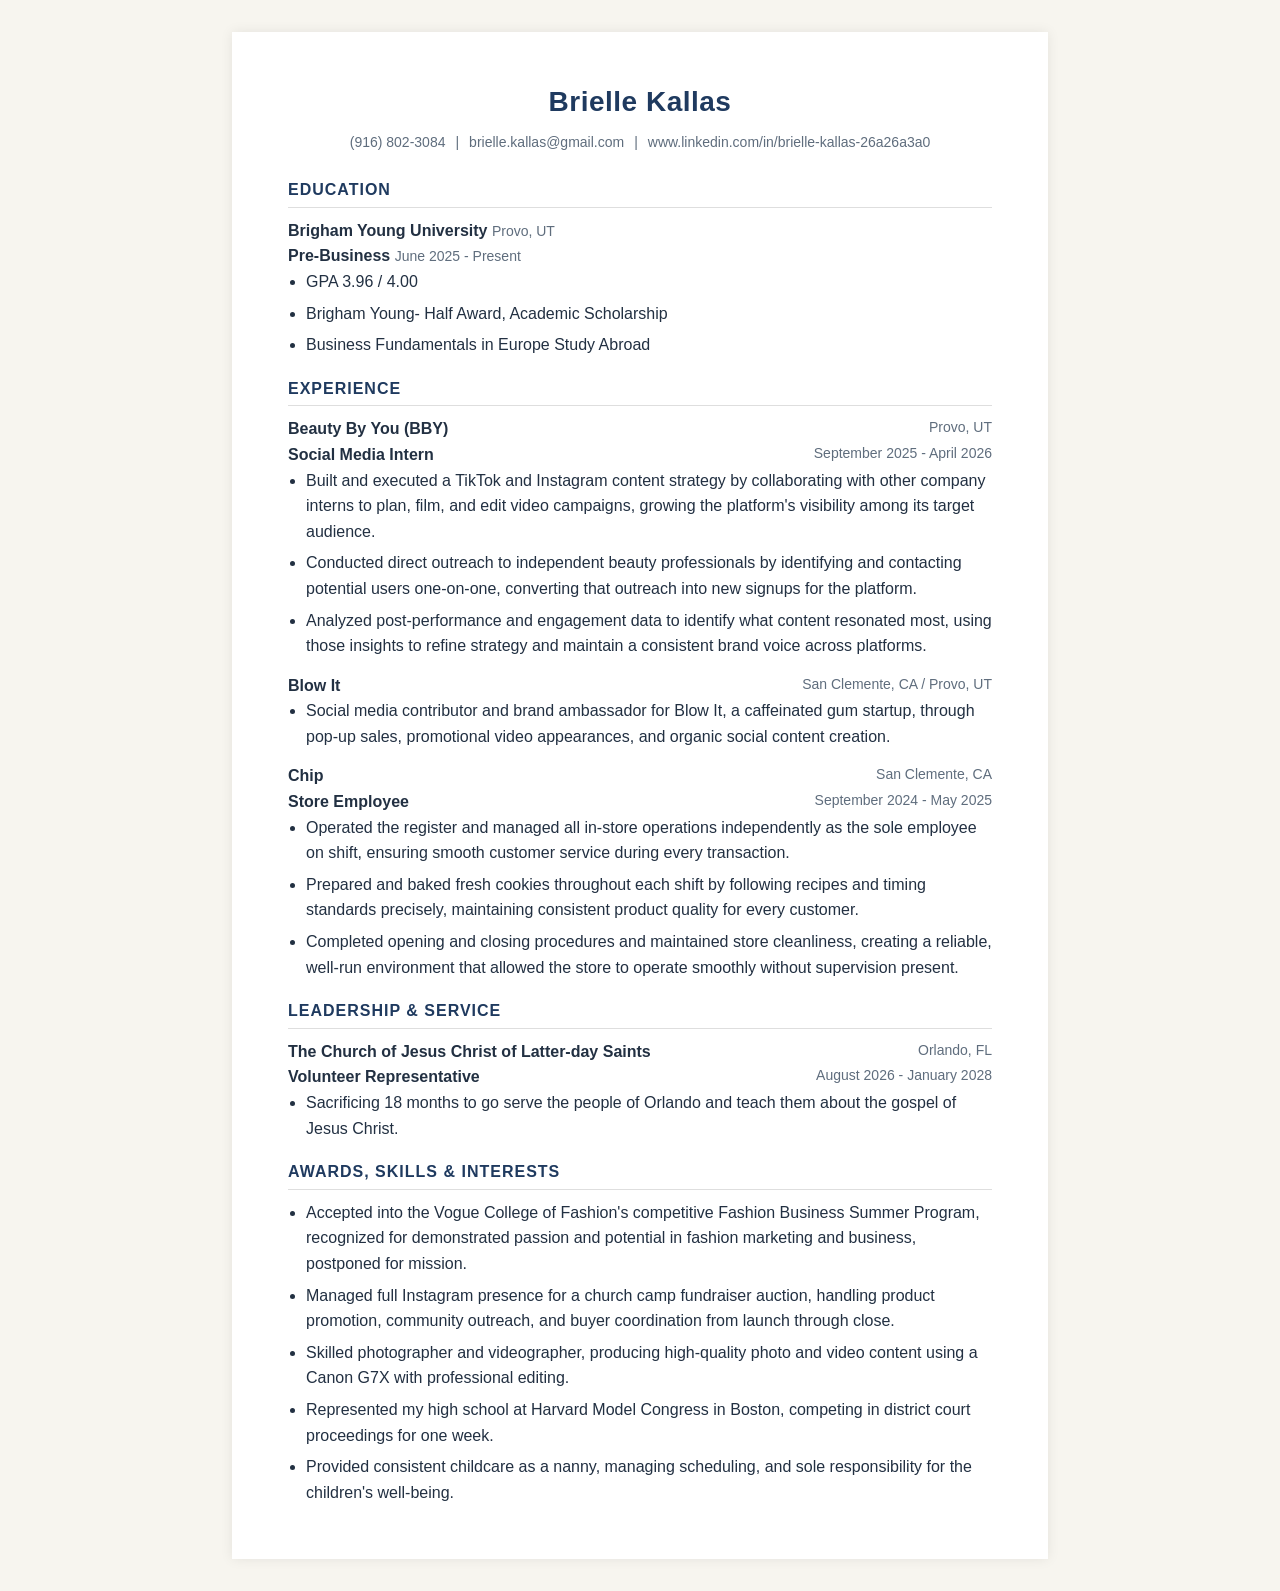
==== index.html @ 58ac89c5 "initial committ" ====
<!DOCTYPE html>
<html lang="en">
<head>
  <meta charset="UTF-8" />
  <meta name="viewport" content="width=device-width, initial-scale=1.0" />
  <title>Brielle Kallas | Resume</title>
  <style>
    :root {
      --bg: #f7f5ef;
      --surface: #ffffff;
      --primary: #1f3a5f;
      --text: #223042;
      --muted: #5f6d7d;
      --line: #dedede;
      --accent: #d8e3f1;
    }

    * {
      box-sizing: border-box;
      margin: 0;
      padding: 0;
    }

    body {
      font-family: "Segoe UI", Tahoma, Geneva, Verdana, sans-serif;
      background: var(--bg);
      color: var(--text);
      line-height: 1.6;
    }

    .page {
      width: 8.5in;
      min-height: 11in;
      margin: 32px auto;
      background: var(--surface);
      box-shadow: 0 0 12px rgba(0, 0, 0, 0.08);
      padding: 48px 56px;
    }

    header {
      text-align: center;
      margin-bottom: 24px;
    }

    h1 {
      font-size: 28px;
      color: var(--primary);
      letter-spacing: 0.5px;
      margin-bottom: 6px;
    }

    .contact {
      font-size: 14px;
      color: var(--muted);
      display: flex;
      justify-content: center;
      gap: 10px;
      flex-wrap: wrap;
    }

    .contact a {
      color: inherit;
      text-decoration: none;
    }

    .section {
      margin-top: 18px;
    }

    .section h2 {
      font-size: 16px;
      text-transform: uppercase;
      letter-spacing: 1px;
      color: var(--primary);
      border-bottom: 1px solid var(--line);
      padding-bottom: 4px;
      margin-bottom: 10px;
    }

    .entry {
      margin-bottom: 14px;
    }

    .entry-header {
      display: flex;
      justify-content: space-between;
      gap: 12px;
      flex-wrap: wrap;
      font-weight: 600;
    }

    .entry-title {
      color: var(--text);
    }

    .entry-location,
    .entry-date {
      color: var(--muted);
      font-size: 14px;
      font-weight: 400;
    }

    .bullets {
      margin-left: 18px;
    }

    .bullets li {
      margin-bottom: 6px;
    }

    .education .entry-header {
      display: block;
    }

    @media print {
      body {
        background: white;
      }

      .page {
        width: 100%;
        margin: 0;
        box-shadow: none;
        padding: 0.5in;
      }
    }
  </style>
</head>
<body>
  <main class="page">
    <header>
      <h1>Brielle Kallas</h1>
      <div class="contact">
        <span>(916) 802-3084</span>
        <span>|</span>
        <a href="mailto:brielle.kallas@gmail.com">brielle.kallas@gmail.com</a>
        <span>|</span>
        <a href="https://www.linkedin.com/in/brielle-kallas-26a26a3a0" target="_blank">www.linkedin.com/in/brielle-kallas-26a26a3a0</a>
      </div>
    </header>

    <section class="section education">
      <h2>Education</h2>
      <div class="entry">
        <div class="entry-header">
          <span class="entry-title">Brigham Young University</span>
          <span class="entry-location">Provo, UT</span>
        </div>
        <div class="entry-header">
          <span>Pre-Business</span>
          <span class="entry-date">June 2025 - Present</span>
        </div>
        <ul class="bullets">
          <li>GPA 3.96 / 4.00</li>
          <li>Brigham Young- Half Award, Academic Scholarship</li>
          <li>Business Fundamentals in Europe Study Abroad</li>
        </ul>
      </div>
    </section>

    <section class="section">
      <h2>Experience</h2>

      <div class="entry">
        <div class="entry-header">
          <span class="entry-title">Beauty By You (BBY)</span>
          <span class="entry-location">Provo, UT</span>
        </div>
        <div class="entry-header">
          <span>Social Media Intern</span>
          <span class="entry-date">September 2025 - April 2026</span>
        </div>
        <ul class="bullets">
          <li>Built and executed a TikTok and Instagram content strategy by collaborating with other company interns to plan, film, and edit video campaigns, growing the platform's visibility among its target audience.</li>
          <li>Conducted direct outreach to independent beauty professionals by identifying and contacting potential users one-on-one, converting that outreach into new signups for the platform.</li>
          <li>Analyzed post-performance and engagement data to identify what content resonated most, using those insights to refine strategy and maintain a consistent brand voice across platforms.</li>
        </ul>
      </div>

      <div class="entry">
        <div class="entry-header">
          <span class="entry-title">Blow It</span>
          <span class="entry-location">San Clemente, CA / Provo, UT</span>
        </div>
        <ul class="bullets">
          <li>Social media contributor and brand ambassador for Blow It, a caffeinated gum startup, through pop-up sales, promotional video appearances, and organic social content creation.</li>
        </ul>
      </div>

      <div class="entry">
        <div class="entry-header">
          <span class="entry-title">Chip</span>
          <span class="entry-location">San Clemente, CA</span>
        </div>
        <div class="entry-header">
          <span>Store Employee</span>
          <span class="entry-date">September 2024 - May 2025</span>
        </div>
        <ul class="bullets">
          <li>Operated the register and managed all in-store operations independently as the sole employee on shift, ensuring smooth customer service during every transaction.</li>
          <li>Prepared and baked fresh cookies throughout each shift by following recipes and timing standards precisely, maintaining consistent product quality for every customer.</li>
          <li>Completed opening and closing procedures and maintained store cleanliness, creating a reliable, well-run environment that allowed the store to operate smoothly without supervision present.</li>
        </ul>
      </div>
    </section>

    <section class="section">
      <h2>Leadership & Service</h2>

      <div class="entry">
        <div class="entry-header">
          <span class="entry-title">The Church of Jesus Christ of Latter-day Saints</span>
          <span class="entry-location">Orlando, FL</span>
        </div>
        <div class="entry-header">
          <span>Volunteer Representative</span>
          <span class="entry-date">August 2026 - January 2028</span>
        </div>
        <ul class="bullets">
          <li>Sacrificing 18 months to go serve the people of Orlando and teach them about the gospel of Jesus Christ.</li>
        </ul>
      </div>
    </section>

    <section class="section">
      <h2>Awards, Skills & Interests</h2>
      <ul class="bullets">
        <li>Accepted into the Vogue College of Fashion's competitive Fashion Business Summer Program, recognized for demonstrated passion and potential in fashion marketing and business, postponed for mission.</li>
        <li>Managed full Instagram presence for a church camp fundraiser auction, handling product promotion, community outreach, and buyer coordination from launch through close.</li>
        <li>Skilled photographer and videographer, producing high-quality photo and video content using a Canon G7X with professional editing.</li>
        <li>Represented my high school at Harvard Model Congress in Boston, competing in district court proceedings for one week.</li>
        <li>Provided consistent childcare as a nanny, managing scheduling, and sole responsibility for the children's well-being.</li>
      </ul>
    </section>
  </main>
</body>
</html>
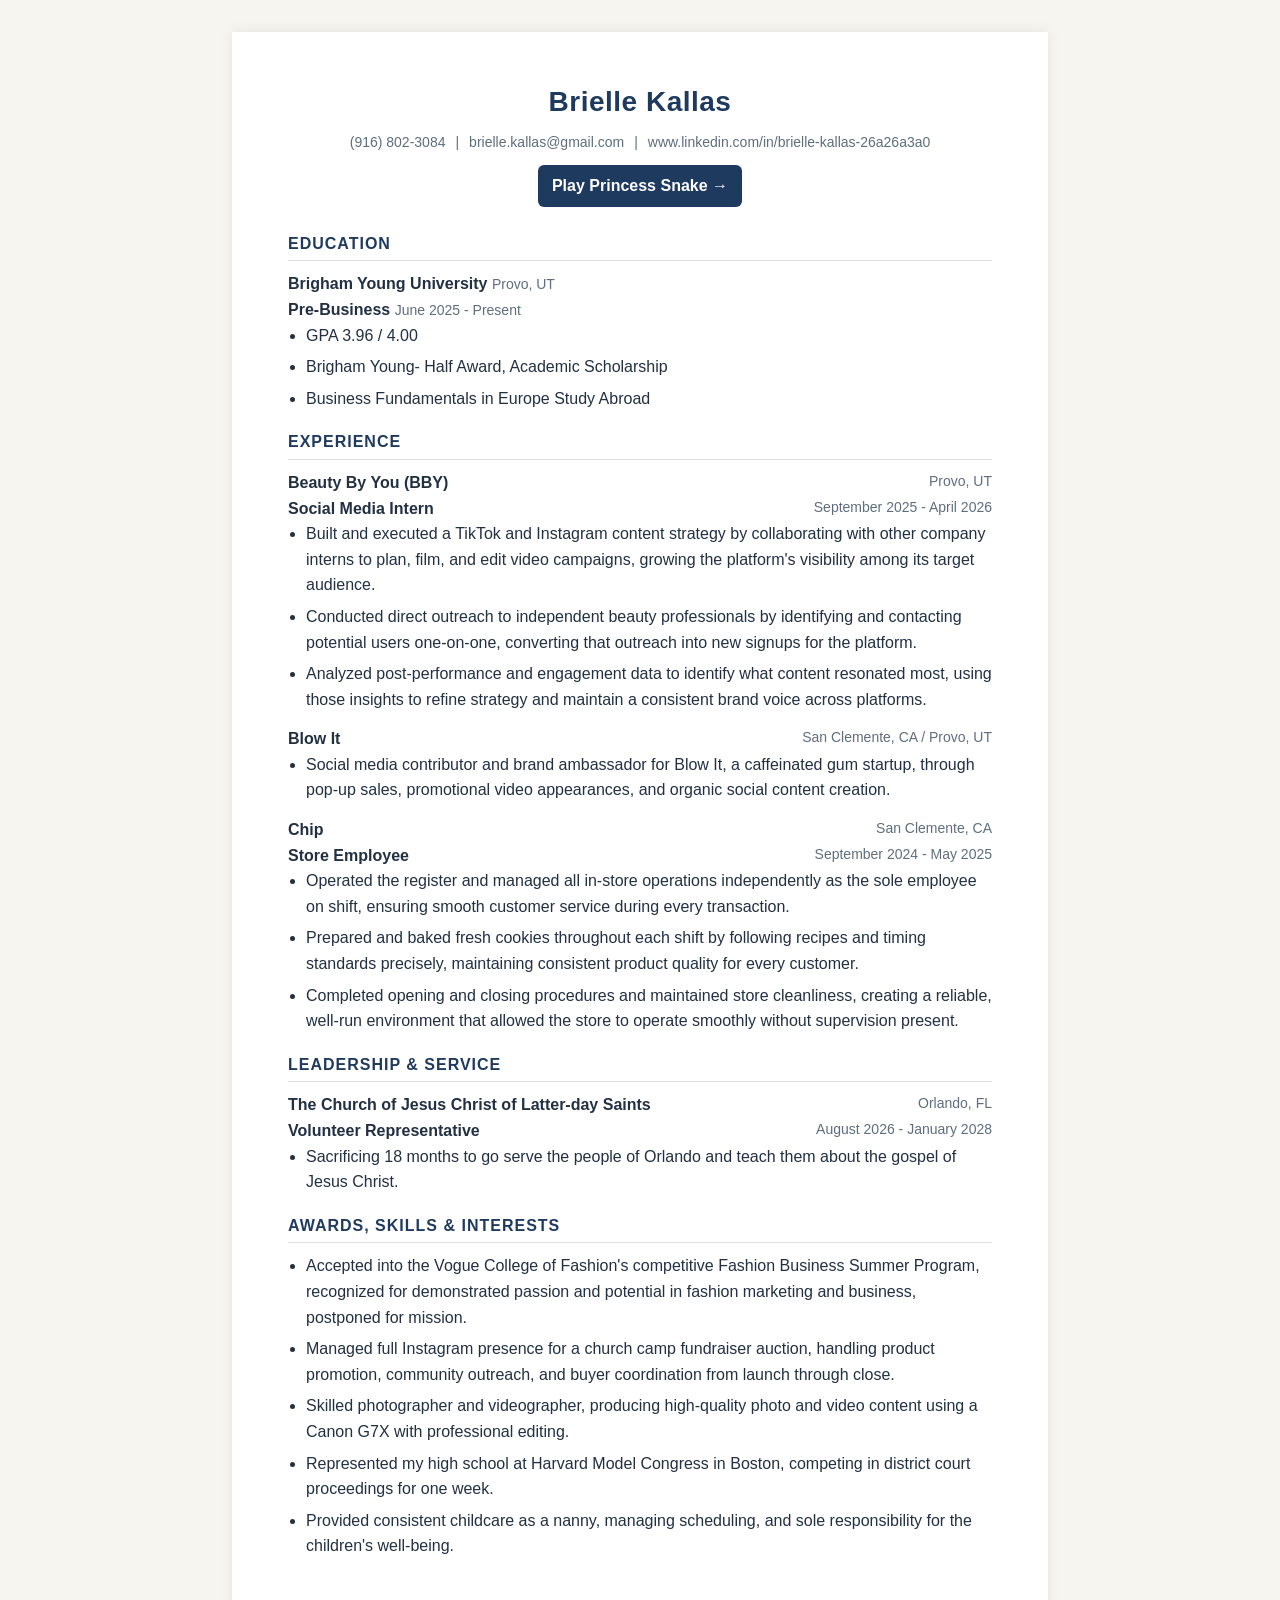
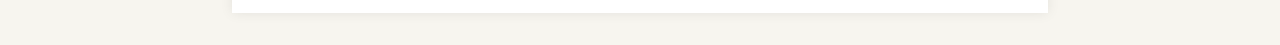
==== commit 96d246e6: "added links between files" ====
--- a/index.html
+++ b/index.html
@@ -137,6 +137,9 @@
         <span>|</span>
         <a href="https://www.linkedin.com/in/brielle-kallas-26a26a3a0" target="_blank">www.linkedin.com/in/brielle-kallas-26a26a3a0</a>
       </div>
+      <div style="margin-top:12px; text-align:center;">
+        <a href="princess-snake.html" style="display:inline-block; padding:8px 14px; background:#1f3a5f; color:#fff; border-radius:6px; text-decoration:none; font-weight:600;">Play Princess Snake →</a>
+      </div>
     </header>
 
     <section class="section education">
